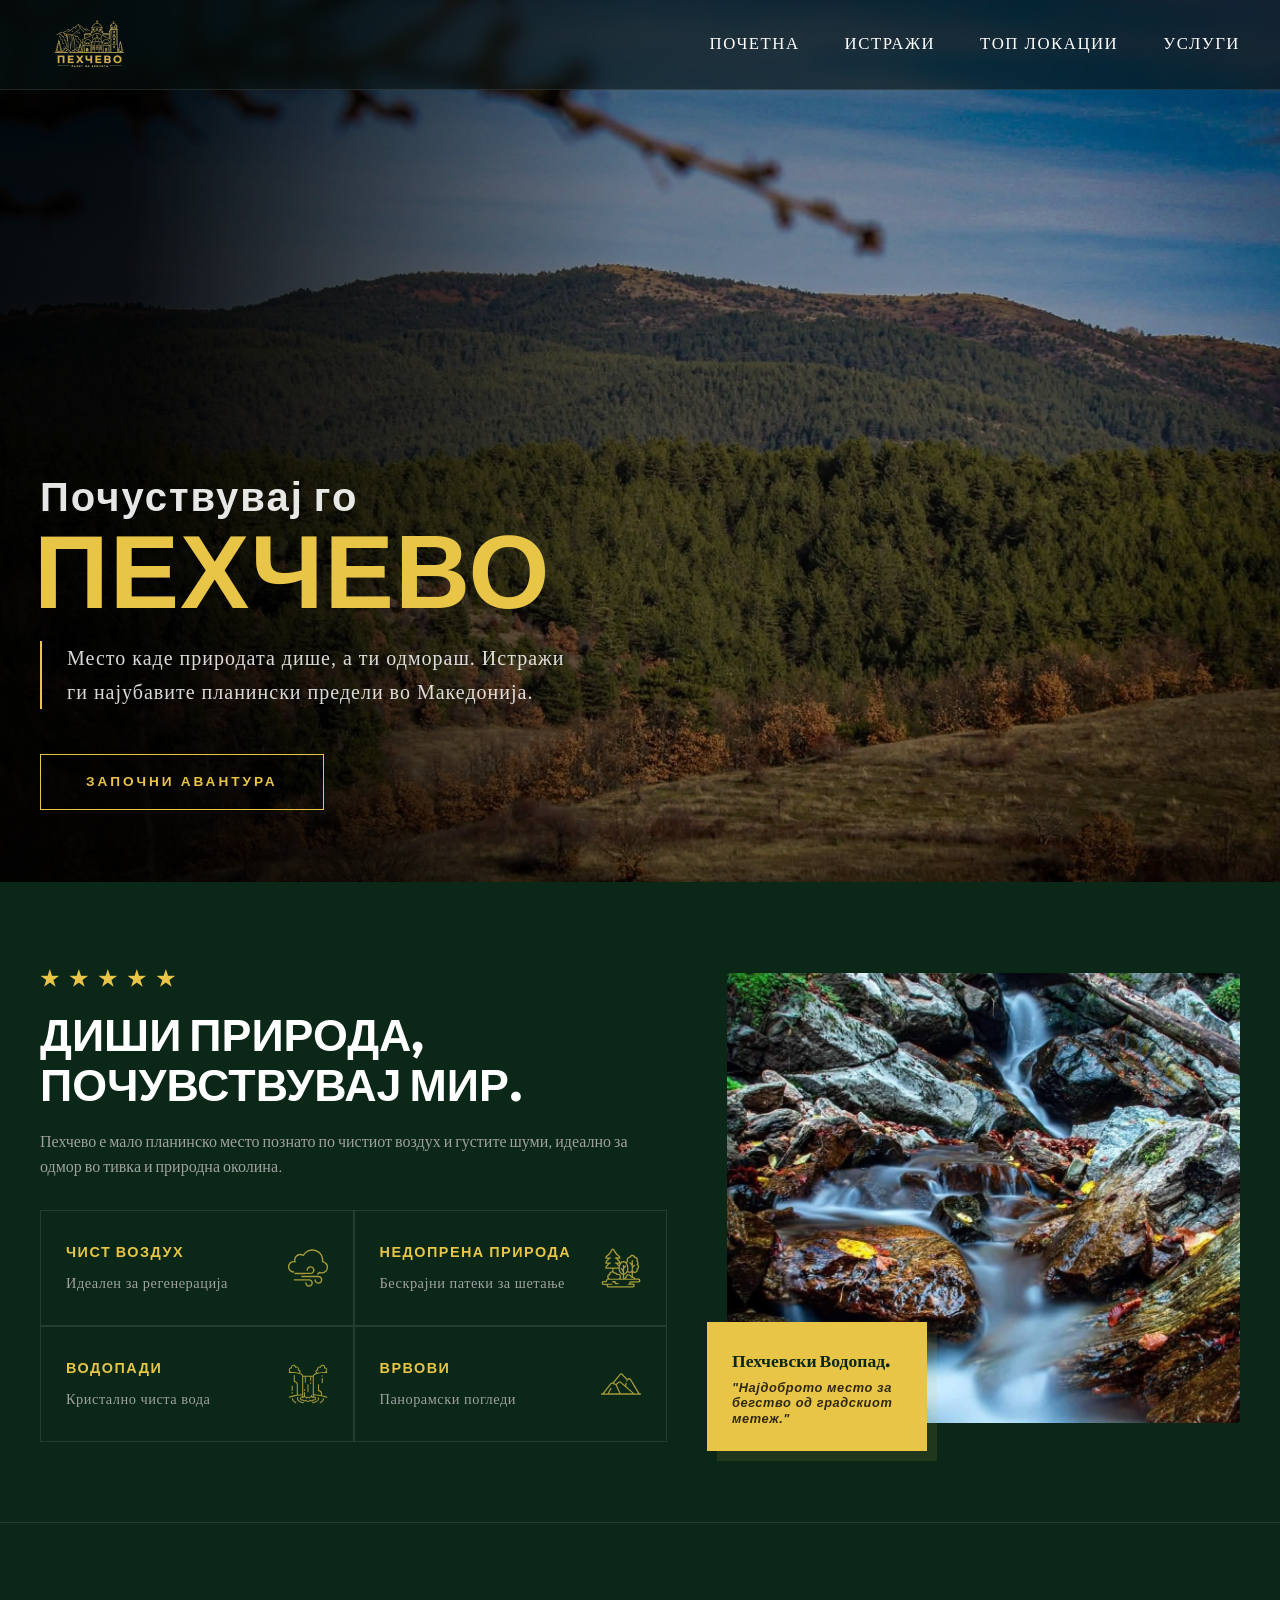
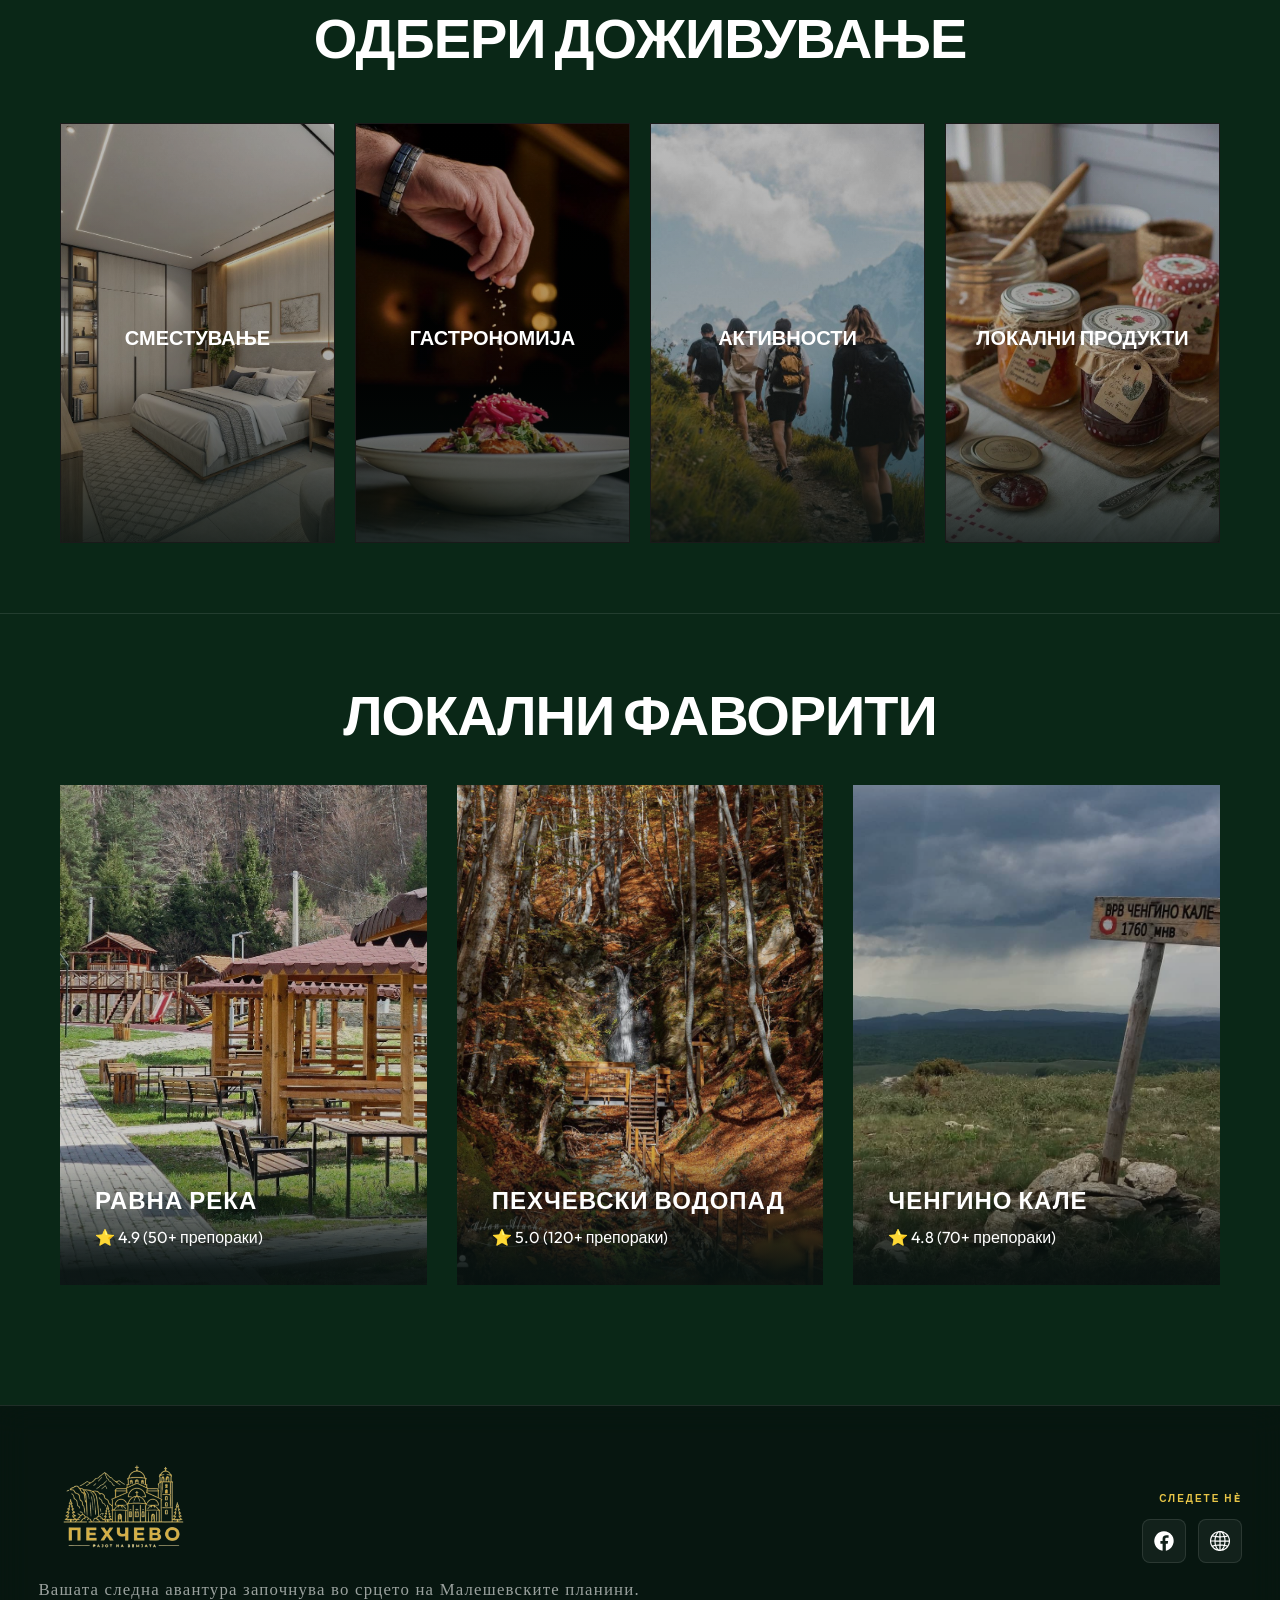
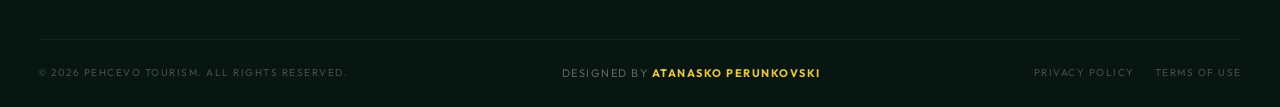
==== index.html @ 024b4c46 "halfway" ====
<!DOCTYPE html>
<html lang="mk">

<head>
    <meta charset="UTF-8">
    <meta name="viewport" content="width=device-width, initial-scale=1.0">
    <title>Explore Pehcevo | Планински Рај</title>

    <link rel="stylesheet" href="css/main.css">
    <link rel="icon" href="img/FP.jpg">


<link href="https://fonts.googleapis.com/css2?family=Cinzel:wght@400;700&family=Outfit:wght@300;400&display=swap" rel="stylesheet">
    <link href="https://fonts.googleapis.com/css2?family=Playfair+Display:ital,wght@1,700&family=Outfit:wght@400;600&display=swap" rel="stylesheet">
    <link href="https://fonts.googleapis.com/css2?family=Syne:wght@700;800&family=Bebas+Neue&family=Cormorant+Garamond:ital,wght@1,700&display=swap" rel="stylesheet">
    <link href="https://fonts.googleapis.com/css2?family=Poppins:wght@300;400;600;700&display=swap" rel="stylesheet">
    <link href="https://fonts.googleapis.com/css2?family=Outfit:wght@900&family=Cormorant+Garamond:ital,wght@1,500&display=swap" rel="stylesheet">
</head>

<body>

    <header class="header transparent-nav">
        <div class="container nav">
            <div class="logo">
                <img src="img/logofooter.png" alt="">
            </div>
            <nav>
                <ul>
                    <li><a href="#hero">Почетна</a></li>
                    <li><a href="#categories">Истражи</a></li>
                    <li><a href="#top-locations">Топ Локации</a></li>
                    <li><a href="services.html">Услуги</a></li>
                </ul>
            </nav>

                <div class="burger">
      <span></span>
      <span></span>
      <span></span>
    </div>
        </div>
    </header>

    <section class="hero" id="hero">
        <div class="container">
            <h1>Почуствувај го <span>Пехчево</span></h1>
            <p>Место каде природата дише, а ти одмораш. Истражи ги најубавите планински предели во Македонија.</p>
            <a href="#categories" class="btn">Започни авантура</a>
        </div>
    </section>

  <section class="about" id="about">
    <div class="container about-wrapper">

        <div class="about-content">
            <span class="subtitle">★★★★★</span>
            <h2 class="main-title"> диши природа, почувствувај мир.</h2>
            <p class="description">Пехчево е мало планинско место познато по чистиот воздух и густите шуми, идеално за одмор во тивка и природна околина.</p>

            <div class="features-grid">
                <div class="feature-item">
                    <div class="icon-wrapper">
                        <img src="img/cloud.svg" alt="Воздух">
                    </div>
                    <div class="text">
                        <h4>Чист Воздух</h4>
                        <p>Идеален за регенерација</p>
                    </div>
                </div>

                <div class="feature-item">
                    <div class="icon-wrapper">
                        <img src="img/landscape.svg" alt="Природа">
                    </div>
                    <div class="text">
                        <h4>Недопрена природа</h4>
                        <p>Бескрајни патеки за шетање</p>
                    </div>
                </div>

                <div class="feature-item">
                    <div class="icon-wrapper">
                        <img src="img/waterfall.svg" alt="Водопади">
                    </div>
                    <div class="text">
                        <h4>Водопади</h4>
                        <p>Кристално чиста вода</p>
                    </div>
                </div>

                <div class="feature-item">
                    <div class="icon-wrapper">
                        <img src="img/mountain.svg" alt="Врвови">
                    </div>
                    <div class="text">
                        <h4>Врвови</h4>
                        <p>Панорамски погледи</p>
                    </div>
                </div>
            </div>
        </div>

        <div class="about-visual">
            <div class="image-mask">
                <img src="img/vodopad2.jpeg" alt="Pehcevo Nature">
            </div>
            <div class="experience-card">
                <div class="user-meta">
                    <div class="avatar-placeholder"></div>
                    <div class="user-info">
                        <strong>Пехчевски Водопад.</strong>
                    </div>
                </div>
                <p>"Најдоброто место за бегство од градскиот метеж."</p>
            </div>
        </div>

    </div>
</section>



    <section class="categories" id="categories">
        <div class="container">
            <h2>Одбери доживување</h2>
            <div class="grid">
                <div class="card">
                    <img src="img/acomodation.jpg" alt="Stay">
                    <div class="card-content">
                        <h3>Сместување</h3>
                        <p>Од модерни хотели до автентични планински колиби.</p>
                        <a href="acomodation.html" class="btn-sm">Види ги сите</a>
                    </div>
                </div>
                <div class="card">
                    <img src="img/gastronomycard.jpg"
                        alt="Gastronomy">
                    <div class="card-content">
                        <h3>Гастрономија</h3>
                        <p>Домашно сирење, фурнаринки и малешевски тавче гравче.</p>
                        <a href="gastronomy.html" class="btn-sm">Види ги сите</a>
                    </div>
                </div>
                <div class="card">
                    <img src="img/activities.jpg"
                        alt="Activities">
                    <div class="card-content">
                        <h3>Активности</h3>
                        <p>Планинарење, велосипедизам и оф-роуд тури.</p>
                        <a href="activities.html" class="btn-sm">Види ги сите</a>
                    </div>
                </div>
                <div class="card">
                    <img src="img/local.jpg"
                        alt="Products">
                    <div class="card-content">
                        <h3>Локални Продукти</h3>
                        <p>Шумски плодови, мед и природни чаеви од планината.</p>
                        <a href="localorigin.html" class="btn-sm">Види ги сите</a>
                    </div>
                </div>

            </div>
          <div class="slider-dots">
    <div class="dot active"></div>
    <div class="dot"></div>
    <div class="dot"></div>
    <div class="dot"></div>
  </div>
    </div>
        </div>
    </section>

    <section class="top-locations" id="top-locations">
        <div class="container">
            <h2>Локални фаворити</h2>
            <div class="locations-grid">
                <div class="loc-item">
                    <img src="img/ravnareka3.jpg"
                        alt="Location 1">
                    <div class="loc-info">
                        <h4>Равна Река</h4>
                        <span>⭐ 4.9 (50+ препораки)</span>
                    </div>
                </div>
                <div class="loc-item">
                    <img src="img/vodopadi3.jpg"
                        alt="Location 2">
                    <div class="loc-info">
                        <h4>Пехчевски Водопад</h4>
                        <span>⭐ 5.0 (120+ препораки)</span>
                    </div>
                </div>
                <div class="loc-item">
                    <img src="img/cenginokale.jpg"
                        alt="Location 3">
                    <div class="loc-info">
                        <h4>Ченгино Кале</h4>
                        <span>⭐ 4.8 (70+ препораки)</span>
                    </div>
                </div>
            </div>
        </div>
    </section>

<footer class="main-footer">
    <div class="footer-glass-wrap">
        <div class="container-fluid">
            <div class="footer-content-row">
                
                <div class="footer-brand-wrap">
                    <a href="#" class="footer-logo"> 
                        <img src="img/logofooter.png" alt="Pehcevo Logo">
                    </a>
                    <p class="brand-tagline-low">Вашата следна авантура започнува во срцето на Малешевските планини.</p>
                </div>

                <div class="footer-social-wrap">
                    <span class="social-label">Следете нè</span>
                    <div class="social-icons">
                        <a href="#" class="social-btn">
                            <img src="img/facebook.svg" alt="Facebook">
                        </a>
                        <a href="#" class="social-btn">
                            <img src="img/world-wide-web.svg" alt="Website">
                        </a>
                    </div>
                </div>
            </div>

            <div class="footer-bottom">
                <p class="copyright">&copy; 2026 PEHCEVO TOURISM. ALL RIGHTS RESERVED.</p>
                
                <a href="#" target="_blank" class="designer-link-class">
                    DESIGNED BY <span>ATANASKO PERUNKOVSKI</span>
                </a>

                <div class="legal-links">
                    <a href="#">Privacy Policy</a>
                    <a href="#">Terms of Use</a>
                </div>
            </div>
        </div>
    </div>
</footer>

</body>

</html>
---- css/main.css ----
@charset "UTF-8";
@import url("https://fonts.googleapis.com/css2?family=Outfit:wght@300;500;700;900&family=Playfair+Display:ital,wght@1,700&display=swap");
.activities .hero-page {
  position: relative !important;
  background-image: linear-gradient(rgba(0, 0, 0, 0.65), rgba(0, 0, 0, 0.65)), url("../img/activitieshero.jpg") !important;
  background-size: cover !important;
  background-position: center !important;
  height: 500px !important;
  display: flex !important;
  flex-direction: column !important;
  align-items: center !important;
  justify-content: center !important;
  text-align: center !important;
  color: #fff !important;
}

.hero-page h1 {
  font-size: 75px;
  text-transform: uppercase;
  margin: 0;
  font-weight: 900;
  letter-spacing: -2px;
  line-height: 1;
  color: #ffffff;
}

.hero-page p {
  font-size: 20px;
  color: #cccccc;
  margin-top: 15px;
  max-width: 800px;
}

* {
  margin: 0;
  padding: 0;
  box-sizing: border-box;
}

body {
  font-family: "Outfit", sans-serif;
  background-color: #0a2717;
  color: #ffffff;
  line-height: 1.6;
  overflow-x: hidden;
}

.container {
  max-width: 1400px;
  margin: 0 auto;
  padding: 0 40px;
}

.header {
  position: fixed;
  top: 0;
  left: 0;
  width: 100%;
  z-index: 1000;
  height: 90px;
  display: flex;
  align-items: center;
  border-bottom: 1px solid rgba(255, 255, 255, 0.1);
  background: rgba(8, 18, 16, 0.6);
  backdrop-filter: blur(8px);
}
.header .nav {
  display: flex;
  justify-content: space-between;
  align-items: center;
  width: 100%;
  max-width: 1400px;
  margin: 0 auto;
  padding: 0 40px;
}
.header .nav .logo {
  display: flex;
  align-items: center;
}
.header .nav .logo img {
  max-height: 65px;
  width: auto;
  display: block;
  -o-object-fit: contain;
     object-fit: contain;
}
.header .nav nav {
  margin-left: auto;
}
.header .nav ul {
  display: flex;
  list-style: none;
  gap: 45px;
  margin: 0;
  padding: 0;
}
.header .nav ul a {
  text-decoration: none;
  font-family: "Times New Roman", Times, serif;
  color: #ffffff;
  font-size: 1.05rem;
  font-weight: 500;
  letter-spacing: 1.5px;
  text-transform: uppercase;
  transition: 0.3s ease;
}
.header .nav ul a:hover {
  color: #e8c547;
}

@media (max-width: 768px) {
  .header {
    height: 70px;
  }
  .header .nav {
    padding: 0 20px;
  }
  .header .nav .logo img {
    max-height: 45px;
  }
}
.hero {
  height: 98vh;
  display: flex;
  align-items: flex-end;
  position: relative;
  padding-bottom: 8vh;
  background: linear-gradient(to right, rgba(0, 0, 0, 0.9) 10%, rgba(0, 0, 0, 0.3) 50%, rgba(0, 0, 0, 0.1) 100%), url("/img/IMG_6024.jpeg") top/cover no-repeat;
}
.hero::before {
  content: "";
  position: absolute;
  top: 0;
  left: 0;
  width: 100%;
  height: 100%;
  background: rgba(0, 0, 0, 0.2);
  z-index: 0;
}
.hero .container {
  position: relative;
  z-index: 1;
  width: 100%;
  max-width: 1400px;
  margin: 0 auto;
  padding: 0 40px;
  text-align: left;
}
.hero .container h1 {
  font-family: "Outfit", sans-serif;
  font-size: clamp(1.8rem, 4vw, 2.5rem);
  font-weight: 700;
  letter-spacing: 2px;
  text-transform: none;
  color: rgba(255, 255, 255, 0.9);
  line-height: 1.1;
  margin-bottom: 25px;
  padding-left: 0;
}
.hero .container h1 span {
  display: block;
  font-family: "Outfit", sans-serif;
  font-size: clamp(3rem, 9vw, 6.5rem);
  font-weight: 900;
  color: #e8c547;
  letter-spacing: 1px;
  text-transform: uppercase;
  margin-top: 5px;
  line-height: 0.9;
  margin-left: -6px;
}
.hero .container p {
  max-width: 550px;
  font-family: "Times New Roman", Times, serif;
  margin-bottom: 45px;
  font-size: 1.25rem;
  color: rgba(255, 255, 255, 0.85);
  line-height: 1.7;
  font-weight: 500;
  letter-spacing: 1px;
  border-left: 2px solid #e8c547;
  padding-left: 25px;
  margin-left: 0;
}
.hero .container .btn {
  display: inline-block;
  padding: 16px 45px;
  background: transparent;
  color: #e8c547 !important;
  font-family: "Outfit", sans-serif;
  border: 1px solid #e8c547;
  text-decoration: none !important;
  font-weight: 700;
  text-transform: uppercase;
  letter-spacing: 3px;
  font-size: 0.85rem;
  transition: all 0.4s cubic-bezier(0.165, 0.84, 0.44, 1);
}
.hero .container .btn:hover {
  background: #e8c547;
  color: #a0a0a0 !important;
  transform: translateY(-5px);
  box-shadow: 0 15px 30px rgba(232, 197, 71, 0.3);
}

@media (max-width: 768px) {
  .hero .container {
    padding: 0 25px;
  }
  .hero .container h1 span {
    margin-left: -3px;
    font-size: clamp(3rem, 12vw, 5rem);
  }
}
.hero .container {
  animation: fadeInUp 1.2s ease-out;
}

@keyframes fadeInUp {
  from {
    opacity: 0;
    transform: translateY(30px);
  }
  to {
    opacity: 1;
    transform: translateY(0);
  }
}
.about {
  padding: 80px 0;
  border-bottom: 1px solid rgba(255, 255, 255, 0.1);
  background-color: #0a2717;
}
.about .about-wrapper {
  display: grid;
  grid-template-columns: 1.1fr 0.9fr;
  gap: 60px;
  align-items: center;
}
@media (max-width: 992px) {
  .about .about-wrapper {
    grid-template-columns: 1fr;
    gap: 40px;
  }
}
.about .subtitle {
  color: #e8c547;
  letter-spacing: 10px;
  font-weight: 700;
  font-size: 1.3rem;
  display: block;
  margin-bottom: 15px;
}
.about .main-title {
  font-size: 2.8rem;
  font-weight: 900;
  line-height: 1.1;
  margin-bottom: 20px;
  text-transform: uppercase;
  color: #ffffff;
}
.about .description {
  color: #a0a0a0;
  font-family: "Outfit", Times, serif;
  font-weight: 300;
  margin-bottom: 30px;
  font-size: 1rem;
  line-height: 1.6;
}
.about .features-grid {
  display: grid;
  grid-template-columns: 1fr 1fr;
}
.about .features-grid .feature-item {
  padding: 30px 25px;
  border: 1.5px solid rgba(255, 255, 255, 0.1);
  transition: 0.4s cubic-bezier(0.4, 0, 0.2, 1);
  position: relative;
  overflow: hidden;
}
.about .features-grid .feature-item .icon-wrapper {
  position: absolute;
  right: 25px;
  top: 50%;
  transform: translateY(-50%);
  width: 40px;
  height: 40px;
  transition: all 0.4s cubic-bezier(0.175, 0.885, 0.32, 1.275);
  opacity: 0.7;
}
.about .features-grid .feature-item .icon-wrapper img {
  width: 100%;
  height: 100%;
  -o-object-fit: contain;
     object-fit: contain;
  /* Филтер за златна боја на црно SVG */
  filter: invert(82%) sepia(53%) saturate(542%) hue-rotate(354deg) brightness(95%) contrast(92%);
}
.about .features-grid .feature-item .text {
  padding-right: 50px;
}
.about .features-grid .feature-item .text h4 {
  color: #e8c547;
  margin-bottom: 8px;
  letter-spacing: 1.5px;
  text-transform: uppercase;
  font-size: 0.9rem;
}
.about .features-grid .feature-item .text p {
  font-size: 0.9rem;
  font-family: "Times New Roman", Times, serif;
  font-weight: 500;
  letter-spacing: 0.5px;
  color: #a0a0a0;
  margin: 0;
}
.about .features-grid .feature-item:hover {
  background: rgba(232, 197, 71, 0.05);
  border-color: #e8c547;
}
.about .features-grid .feature-item:hover .icon-wrapper {
  transform: translateY(-50%) scale(1.25);
  opacity: 1;
}
.about .about-visual {
  position: relative;
}
.about .about-visual .image-mask img {
  width: 100%;
  height: 450px;
  -o-object-fit: cover;
     object-fit: cover;
  transition: 0.8s ease;
  border-radius: 4px;
}
.about .about-visual .image-mask img:hover {
  transform: scale(1.02);
}
.about .about-visual .experience-card {
  position: absolute;
  bottom: -20px;
  left: -20px;
  background: #e8c547;
  color: #0a2717;
  padding: 25px;
  max-width: 220px;
  box-shadow: 10px 10px 0 rgba(232, 197, 71, 0.1);
  z-index: 10;
}
.about .about-visual .experience-card .user-info strong {
  font-weight: 900;
  font-family: "Outfit";
  font-size: 1.1rem;
  color: #0a2717;
  display: block;
}
.about .about-visual .experience-card p {
  font-weight: 600;
  font-family: Arial, Helvetica, sans-serif;
  font-style: italic;
  letter-spacing: 0.6px;
  font-size: 0.8rem;
  line-height: 1.2;
  margin-top: 5px;
  color: rgba(0, 0, 0, 0.8);
}

@media (max-width: 992px) {
  .about .about-wrapper {
    grid-template-columns: 1fr;
    gap: 40px;
  }
  .about .about-visual .image-mask img {
    height: 350px;
  }
}
.categories {
  padding: 70px 0;
  background-color: #0a2717;
  overflow: hidden;
}
.categories h2 {
  font-family: "Outfit", sans-serif;
  font-size: clamp(2.5rem, 5vw, 3.5rem);
  text-align: center;
  margin-bottom: 40px;
  text-transform: uppercase;
  font-weight: 900;
  color: #ffffff;
  letter-spacing: -1px;
}
.categories h2 span {
  display: block;
  font-family: "Cormorant Garamond", serif;
  font-style: italic;
  color: #e8c547;
  font-size: 1.2rem;
  text-transform: none;
  letter-spacing: 2px;
  margin-top: 5px;
}
.categories .grid {
  display: grid;
  grid-template-columns: repeat(4, 1fr);
  gap: 20px;
  padding: 0 20px;
}
.categories .card {
  height: 420px;
  background: #000;
  position: relative;
  overflow: hidden;
  border: 1px solid rgba(255, 255, 255, 0.1);
  transition: all 0.5s ease;
}
.categories .card::after {
  content: "";
  position: absolute;
  top: 0;
  left: 0;
  width: 100%;
  height: 100%;
  background: linear-gradient(to top, rgba(8, 18, 16, 0.8) 0%, rgba(8, 18, 16, 0.1) 40%, transparent 100%);
  z-index: 1;
  transition: all 0.5s ease;
}
.categories .card img {
  width: 100%;
  height: 100%;
  -o-object-fit: cover;
     object-fit: cover;
  opacity: 0.75;
  transition: 0.8s cubic-bezier(0.2, 1, 0.2, 1);
}
.categories .card .card-content {
  position: absolute;
  bottom: 0;
  left: 0;
  width: 100%;
  padding: 40px 30px;
  z-index: 2;
  text-align: center;
  display: flex;
  flex-direction: column;
  align-items: center;
}
.categories .card .card-content h3 {
  font-family: "Outfit", sans-serif;
  font-size: 1.25rem;
  text-transform: uppercase;
  font-weight: 900;
  margin-bottom: 15px;
  color: #ffffff;
  transform: translateY(10px);
  transition: 0.4s ease;
}
.categories .card .card-content p {
  font-family: "Times New Roman", Times, serif;
  font-size: 0.95rem;
  color: rgba(255, 255, 255, 0.85);
  letter-spacing: 1px;
  line-height: 1.5;
  opacity: 0;
  transform: translateY(20px);
  transition: 0.4s ease;
  margin-bottom: 30px;
}
.categories .card .card-content .btn-outline {
  display: inline-block;
  padding: 12px 25px;
  border: 1px solid #e8c547;
  color: #e8c547;
  text-decoration: none;
  font-size: 0.7rem;
  font-weight: 800;
  text-transform: uppercase;
  letter-spacing: 2px;
  opacity: 0;
  transform: translateY(20px);
  transition: 0.4s ease;
}
.categories .card:hover {
  border-color: #e8c547;
}
.categories .card:hover::after {
  background: linear-gradient(to top, rgba(8, 18, 16, 0.95) 0%, rgba(8, 18, 16, 0.5) 70%, transparent 100%);
}
.categories .card:hover img {
  opacity: 0.9;
  transform: scale(1.1);
}
.categories .card:hover .card-content h3 {
  transform: translateY(0);
  color: #e8c547;
}
.categories .card:hover .card-content p, .categories .card:hover .card-content .btn-outline {
  opacity: 1;
  transform: translateY(0);
}
.categories .card:hover .card-content .btn-outline {
  background: #e8c547;
  color: #0a2717;
}
.categories .slider-dots {
  display: none;
}
@media (max-width: 768px) {
  .categories .grid {
    display: flex;
    grid-template-columns: none;
    overflow-x: auto;
    scroll-snap-type: x mandatory;
    gap: 15px;
    scrollbar-width: none;
  }
  .categories .grid::-webkit-scrollbar {
    display: none;
  }
  .categories .card {
    min-width: 90%;
    scroll-snap-align: center;
    height: 420px;
  }
}

.top-locations {
  padding: 70px 0;
  border-top: 1px solid rgba(255, 255, 255, 0.1);
  background-color: #0a2717;
}
.top-locations .container {
  max-width: 1200px;
  margin: 0 auto;
  padding: 0 20px;
}
.top-locations .container h2 {
  font-family: "Outfit", sans-serif;
  font-size: clamp(2.5rem, 5vw, 3.5rem);
  font-weight: 900;
  padding-bottom: 40px;
  text-transform: uppercase;
  color: #ffffff;
  letter-spacing: -1px;
  line-height: 1.1;
  text-align: center;
}
.top-locations .container .section-title {
  text-align: center;
  margin-bottom: 40px;
}
.top-locations .container .section-title span {
  color: #e8c547;
  display: block;
  font-family: "Cormorant Garamond", serif;
  font-style: italic;
  font-size: 1.6rem;
  letter-spacing: 2px;
  text-transform: none;
  margin-bottom: 5px;
  font-weight: 400;
}
.top-locations .locations-grid {
  display: grid;
  grid-template-columns: repeat(3, 1fr);
  gap: 30px;
  width: 100%;
}
.top-locations .loc-item {
  position: relative;
  height: 500px;
  background: #0c1a17;
  overflow: hidden;
  transition: transform 0.4s ease;
}
.top-locations .loc-item img {
  width: 100%;
  height: 100%;
  -o-object-fit: cover;
     object-fit: cover;
  transition: 0.8s cubic-bezier(0.2, 1, 0.2, 1);
  opacity: 0.9;
}
.top-locations .loc-item .loc-info {
  position: absolute;
  bottom: 0;
  left: 0;
  width: 100%;
  padding: 35px;
  background: linear-gradient(to top, rgba(8, 18, 16, 0.95) 10%, transparent 100%);
  z-index: 2;
}
.top-locations .loc-item .loc-info h4 {
  font-family: "Outfit", sans-serif;
  font-size: 1.5rem;
  font-weight: 600;
  text-transform: uppercase;
  margin-bottom: 5px;
  color: #ffffff;
  letter-spacing: 1px;
}
.top-locations .loc-item .loc-info .loc-tag {
  color: #e8c547;
  font-size: 0.7rem;
  font-weight: 700;
  text-transform: uppercase;
  letter-spacing: 2px;
}
.top-locations .loc-item .loc-info .loc-desc {
  font-size: 0.85rem;
  color: rgba(255, 255, 255, 0.7);
  margin-top: 12px;
  line-height: 1.5;
  opacity: 0;
  transform: translateY(15px);
  transition: 0.4s ease-out;
}
.top-locations .loc-item:hover img {
  transform: scale(1.1);
}
.top-locations .loc-item:hover .loc-desc {
  opacity: 1;
  transform: translateY(0);
}
.top-locations .loc-item:hover h4 {
  color: #e8c547;
}
.top-locations {
  /* --- MOBILE OPTIMIZATION --- */
}
@media (max-width: 992px) {
  .top-locations .locations-grid {
    grid-template-columns: repeat(2, 1fr);
    gap: 20px;
  }
  .top-locations .loc-item {
    height: 450px;
  }
}
@media (max-width: 768px) {
  .top-locations {
    padding: 50px 0;
  }
  .top-locations .container h2 {
    font-size: 2.2rem;
    padding-bottom: 30px;
  }
  .top-locations .locations-grid {
    grid-template-columns: 1fr;
    justify-items: center;
    gap: 30px;
  }
  .top-locations .loc-item {
    width: 85%;
    max-width: 320px;
    height: 400px;
    border: 1px solid rgba(255, 255, 255, 0.1);
  }
  .top-locations .loc-item .loc-info {
    padding: 25px;
  }
  .top-locations .loc-item .loc-info h4 {
    font-size: 1.3rem;
  }
  .top-locations .loc-item .loc-info .loc-desc {
    opacity: 0.9;
    transform: translateY(0);
    font-size: 0.8rem;
  }
}

@media (max-width: 1024px) {
  .top-locations .locations-grid {
    grid-template-columns: repeat(2, 1fr);
    gap: 20px;
  }
  .top-locations .loc-item {
    height: 400px;
  }
}
@media (max-width: 768px) {
  .top-locations {
    padding: 50px 0;
  }
  .top-locations .container h2 {
    font-size: 2.2rem;
    padding-bottom: 20px;
  }
  .top-locations .locations-grid {
    grid-template-columns: 1fr;
    gap: 25px;
    padding: 0 10px;
  }
  .top-locations .loc-item {
    height: 380px;
  }
  .top-locations .loc-item .loc-info {
    padding: 25px;
  }
  .top-locations .loc-item .loc-desc {
    opacity: 1;
    transform: translateY(0);
    font-size: 0.8rem;
  }
}
.main-footer {
  width: 100%;
  background: transparent;
  padding-top: 50px;
}
.main-footer .footer-glass-wrap {
  background: rgba(5, 13, 12, 0.6);
  backdrop-filter: blur(15px);
  -webkit-backdrop-filter: blur(15px);
  border-top: 1px solid rgba(255, 255, 255, 0.1);
  padding: 45px 0 25px;
}
.main-footer .container-fluid {
  max-width: 94%;
  margin: 0 auto;
}
.main-footer .footer-content-row {
  display: flex;
  justify-content: space-between;
  align-items: center;
  margin-bottom: 35px;
}
@media (max-width: 768px) {
  .main-footer .footer-content-row {
    flex-direction: column;
    text-align: center;
    gap: 35px;
  }
}
.main-footer .footer-brand-wrap {
  flex: 3;
}
.main-footer .footer-brand-wrap .footer-logo {
  display: block;
  margin-bottom: 12px;
}
.main-footer .footer-brand-wrap .footer-logo img {
  width: 170px;
  height: auto;
  display: block;
}
@media (max-width: 768px) {
  .main-footer .footer-brand-wrap .footer-logo img {
    margin: 0 auto;
  }
}
.main-footer .footer-brand-wrap .brand-tagline-low {
  font-family: "Times New Roman", Times, serif;
  color: rgba(255, 255, 255, 0.6);
  font-size: 1.05rem;
  letter-spacing: 1.2px;
  white-space: nowrap;
  max-width: none;
}
@media (max-width: 1024px) {
  .main-footer .footer-brand-wrap .brand-tagline-low {
    white-space: normal;
  }
}
.main-footer .footer-social-wrap {
  flex: 1;
  display: flex;
  flex-direction: column;
  align-items: flex-end;
  gap: 12px;
}
@media (max-width: 768px) {
  .main-footer .footer-social-wrap {
    align-items: center;
  }
}
.main-footer .footer-social-wrap .social-label {
  font-size: 10px;
  text-transform: uppercase;
  letter-spacing: 2px;
  color: #e8c547;
  font-weight: 700;
}
.main-footer .footer-social-wrap .social-icons {
  display: flex;
  gap: 12px;
}
.main-footer .footer-social-wrap .social-icons .social-btn {
  width: 44px;
  height: 44px;
  background: rgba(255, 255, 255, 0.05);
  border: 1px solid rgba(255, 255, 255, 0.1);
  border-radius: 8px;
  display: flex;
  align-items: center;
  justify-content: center;
  transition: 0.4s cubic-bezier(0.165, 0.84, 0.44, 1);
}
.main-footer .footer-social-wrap .social-icons .social-btn img {
  width: 20px;
  height: 20px;
  filter: invert(1);
  transition: 0.3s;
}
.main-footer .footer-social-wrap .social-icons .social-btn:hover {
  background: #e8c547;
  transform: translateY(-5px);
  border-color: #e8c547;
  box-shadow: 0 8px 20px rgba(232, 197, 71, 0.25);
}
.main-footer .footer-social-wrap .social-icons .social-btn:hover img {
  filter: invert(0);
}
.main-footer .footer-bottom {
  display: flex;
  justify-content: space-between;
  align-items: center;
  padding-top: 25px;
  border-top: 1px solid rgba(255, 255, 255, 0.05);
}
@media (max-width: 992px) {
  .main-footer .footer-bottom {
    flex-direction: column;
    gap: 20px;
  }
}
.main-footer .footer-bottom .copyright, .main-footer .footer-bottom .legal-links a {
  font-size: 10px;
  color: rgba(255, 255, 255, 0.25);
  text-transform: uppercase;
  letter-spacing: 1.5px;
  text-decoration: none;
}
.main-footer .footer-bottom .legal-links {
  display: flex;
  gap: 20px;
}
.main-footer .footer-bottom .legal-links a:hover {
  color: #ffffff;
}
.main-footer .footer-bottom .designer-link-class {
  font-size: 11px;
  color: rgba(255, 255, 255, 0.35);
  text-decoration: none;
  letter-spacing: 1.5px;
}
.main-footer .footer-bottom .designer-link-class span {
  color: #e8c547;
  font-weight: 700;
}
.main-footer .footer-bottom .designer-link-class:hover {
  color: #ffffff;
}

.btn-sm {
  display: inline-block;
  padding: 12px 28px;
  background: transparent;
  color: #e8c547;
  border: 1px solid #e8c547;
  text-decoration: none;
  font-family: "Outfit", sans-serif;
  font-size: 0.7rem;
  font-weight: 800;
  text-transform: uppercase;
  letter-spacing: 2px;
  transition: all 0.4s cubic-bezier(0.25, 0.46, 0.45, 0.94);
  position: relative;
  overflow: hidden;
  z-index: 1;
}
.btn-sm:hover {
  color: #0a2717;
  background-color: #e8c547;
  transform: translateY(-3px);
  box-shadow: 0 10px 20px rgba(232, 197, 71, 0.2);
}
.btn-sm:active {
  transform: translateY(-1px);
}

.card .btn-sm {
  opacity: 0;
  transform: translateY(15px);
  transition: 0.5s all ease;
}
.card:hover .btn-sm {
  opacity: 1;
  transform: translateY(0);
}

.hero-page {
  position: relative;
  height: 65vh;
  min-height: 500px;
  display: flex;
  align-items: center;
  justify-content: center;
  text-align: center;
  background: linear-gradient(rgba(0, 0, 0, 0.55), rgba(8, 18, 16, 0.85)), url("https://travel2macedonia.com.mk/img/content/macedonian-food-traditional-table.jpg") center/cover no-repeat;
  padding-top: 100px;
  margin-bottom: 0;
  color: #ffffff;
}
.hero-page .container {
  position: relative;
  z-index: 2;
}
.hero-page .container h1 {
  font-family: "Outfit", sans-serif;
  font-size: clamp(3.5rem, 8vw, 5.5rem);
  font-weight: 900;
  text-transform: uppercase;
  line-height: 1;
  letter-spacing: -2px;
  margin-bottom: 20px;
  text-shadow: 0 10px 30px rgba(0, 0, 0, 0.7);
}
.hero-page .container h1 span {
  color: #e8c547;
  display: block;
  font-size: 0.4em;
  letter-spacing: 8px;
  margin-top: 10px;
}
.hero-page .container p {
  font-family: "Outfit", sans-serif;
  font-size: 1.4rem;
  color: rgba(255, 255, 255, 0.95);
  max-width: 800px;
  margin: 0 auto;
  font-weight: 400;
  text-shadow: 0 2px 15px rgb(0, 0, 0);
}

.categories-section {
  background-color: #081210;
  padding-top: 150px;
  padding-bottom: 100px;
  position: relative;
}
.categories-section .container {
  max-width: 1200px;
  margin: 0 auto;
}

.activity-grid {
  display: grid;
  grid-template-columns: repeat(3, 1fr);
  gap: 40px;
}

.activity-card {
  background: #0c1a17;
  border: 1px solid rgba(232, 197, 71, 0.2);
  display: flex;
  flex-direction: column;
  height: 580px;
  transition: all 0.5s cubic-bezier(0.165, 0.84, 0.44, 1);
}
.activity-card .activity-image {
  width: 100%;
  height: 300px;
  overflow: hidden;
}
.activity-card .activity-image img {
  width: 100%;
  height: 100%;
  -o-object-fit: cover;
     object-fit: cover;
  transition: 0.6s ease;
}
.activity-card .card-content {
  padding: 35px;
  flex-grow: 1;
  display: flex;
  flex-direction: column;
  justify-content: space-between;
}
.activity-card .card-content h3 {
  font-family: "Outfit", sans-serif;
  font-size: 1.4rem;
  font-weight: 900;
  color: #ffffff;
  text-transform: uppercase;
  margin-bottom: 10px;
}
.activity-card .card-content p {
  font-size: 0.95rem;
  color: rgba(255, 255, 255, 0.7);
  line-height: 1.6;
  display: -webkit-box;
  -webkit-box-orient: vertical;
  overflow: hidden;
}
.activity-card .card-content .card-location {
  display: flex;
  align-items: center;
  gap: 10px;
  margin-top: 20px;
}
.activity-card .card-content .card-location .address-text {
  font-size: 0.85rem;
  color: #e8c547;
  font-weight: 500;
}
.activity-card .card-content .btn-sm {
  margin-top: 25px;
  display: inline-block;
  align-self: flex-start;
  padding: 12px 28px;
  border: 1px solid #e8c547;
  color: #e8c547;
  text-transform: uppercase;
  font-weight: 800;
  font-size: 0.75rem;
  letter-spacing: 2px;
  text-decoration: none;
  transition: 0.3s;
}
.activity-card .card-content .btn-sm:hover {
  background: #e8c547;
  color: #081210;
}
.activity-card:hover {
  transform: translateY(-12px);
  border-color: #e8c547;
  box-shadow: 0 25px 50px rgba(0, 0, 0, 0.5);
}
.activity-card:hover img {
  transform: scale(1.1);
}

@media (max-width: 1100px) {
  .activity-grid {
    grid-template-columns: repeat(2, 1fr);
  }
}
@media (max-width: 768px) {
  .activity-grid {
    grid-template-columns: 1fr;
  }
  .hero-page {
    height: 50vh;
  }
  .categories-section {
    padding-top: 80px;
  }
}
.modal-overlay {
  position: fixed;
  top: 0;
  left: 0;
  width: 100%;
  height: 100%;
  background: rgba(8, 18, 16, 0.95);
  display: none;
  align-items: center;
  justify-content: center;
  z-index: 9999;
  backdrop-filter: blur(8px);
  padding: 20px;
}
.modal-overlay.active {
  display: flex;
}
.modal-overlay .modal-container {
  background: #0c1a17;
  width: 100%;
  max-width: 1000px;
  border: 1px solid rgba(255, 255, 255, 0.1);
  position: relative;
  animation: fadeIn 0.4s ease;
}
.modal-overlay .close-modal {
  position: absolute;
  top: -40px;
  right: 0;
  background: none;
  border: none;
  color: #ffffff;
  font-size: 2.5rem;
  cursor: pointer;
}
.modal-overlay .close-modal:hover {
  color: #e8c547;
}
.modal-overlay .modal-content {
  display: grid;
  grid-template-columns: 1fr 1fr;
}
@media (max-width: 768px) {
  .modal-overlay .modal-content {
    grid-template-columns: 1fr;
  }
}
.modal-overlay .modal-gallery {
  padding: 20px;
}
.modal-overlay .modal-gallery .main-img-wrap {
  height: 350px;
  overflow: hidden;
  border: 1px solid rgba(255, 255, 255, 0.1);
}
.modal-overlay .modal-gallery .main-img-wrap img {
  width: 100%;
  height: 100%;
  -o-object-fit: cover;
     object-fit: cover;
}
.modal-overlay .modal-gallery .thumbnail-grid {
  display: grid;
  grid-template-columns: repeat(3, 1fr);
  gap: 10px;
  margin-top: 10px;
}
.modal-overlay .modal-gallery .thumbnail-grid .thumb {
  height: 80px;
  width: 100%;
  -o-object-fit: cover;
     object-fit: cover;
  cursor: pointer;
  border: 1px solid transparent;
}
.modal-overlay .modal-gallery .thumbnail-grid .thumb:hover {
  border-color: #e8c547;
}
.modal-overlay .modal-details {
  padding: 40px;
  background: #0a1412;
  display: flex;
  flex-direction: column;
}
.modal-overlay .modal-details h2 {
  font-size: 2rem;
  color: #ffffff;
  text-transform: uppercase;
  margin-bottom: 30px;
}
.modal-overlay .modal-details h2 span {
  color: #e8c547;
  display: block;
  font-size: 0.8rem;
  letter-spacing: 3px;
}
.modal-overlay .modal-details .info-grid {
  display: grid;
  grid-template-columns: 1fr 1fr;
  gap: 20px;
  margin-bottom: 40px;
}
.modal-overlay .modal-details .info-grid .info-item {
  font-size: 0.85rem;
  color: rgba(255, 255, 255, 0.6);
}
.modal-overlay .modal-details .info-grid .info-item i {
  color: #e8c547;
  margin-right: 10px;
}
.modal-overlay .modal-details .info-grid .info-item strong {
  color: #ffffff;
  display: block;
  margin-bottom: 2px;
}
.modal-overlay .modal-details .contact-box {
  background: rgba(232, 197, 71, 0.05);
  padding: 20px;
  border-left: 2px solid #e8c547;
  margin-bottom: 30px;
}
.modal-overlay .modal-details .contact-box h5 {
  color: #ffffff;
  font-size: 0.7rem;
  text-transform: uppercase;
  margin-bottom: 10px;
  letter-spacing: 1px;
}
.modal-overlay .modal-details .contact-box .contact-link {
  display: block;
  color: #e8c547;
  text-decoration: none;
  font-size: 1rem;
  margin-bottom: 5px;
  font-weight: 700;
}
.modal-overlay .modal-details .contact-box .contact-link i {
  font-size: 0.8rem;
  margin-right: 8px;
}
.modal-overlay .modal-details .btn-book {
  margin-top: auto;
  background: #e8c547;
  color: #0a2717;
  text-align: center;
  padding: 15px;
  text-decoration: none;
  font-weight: 800;
  text-transform: uppercase;
  letter-spacing: 2px;
  transition: 0.3s;
}
.modal-overlay .modal-details .btn-book:hover {
  background: #ffffff;
}

@keyframes fadeIn {
  from {
    opacity: 0;
    transform: translateY(20px);
  }
  to {
    opacity: 1;
    transform: translateY(0);
  }
}/*# sourceMappingURL=main.css.map */
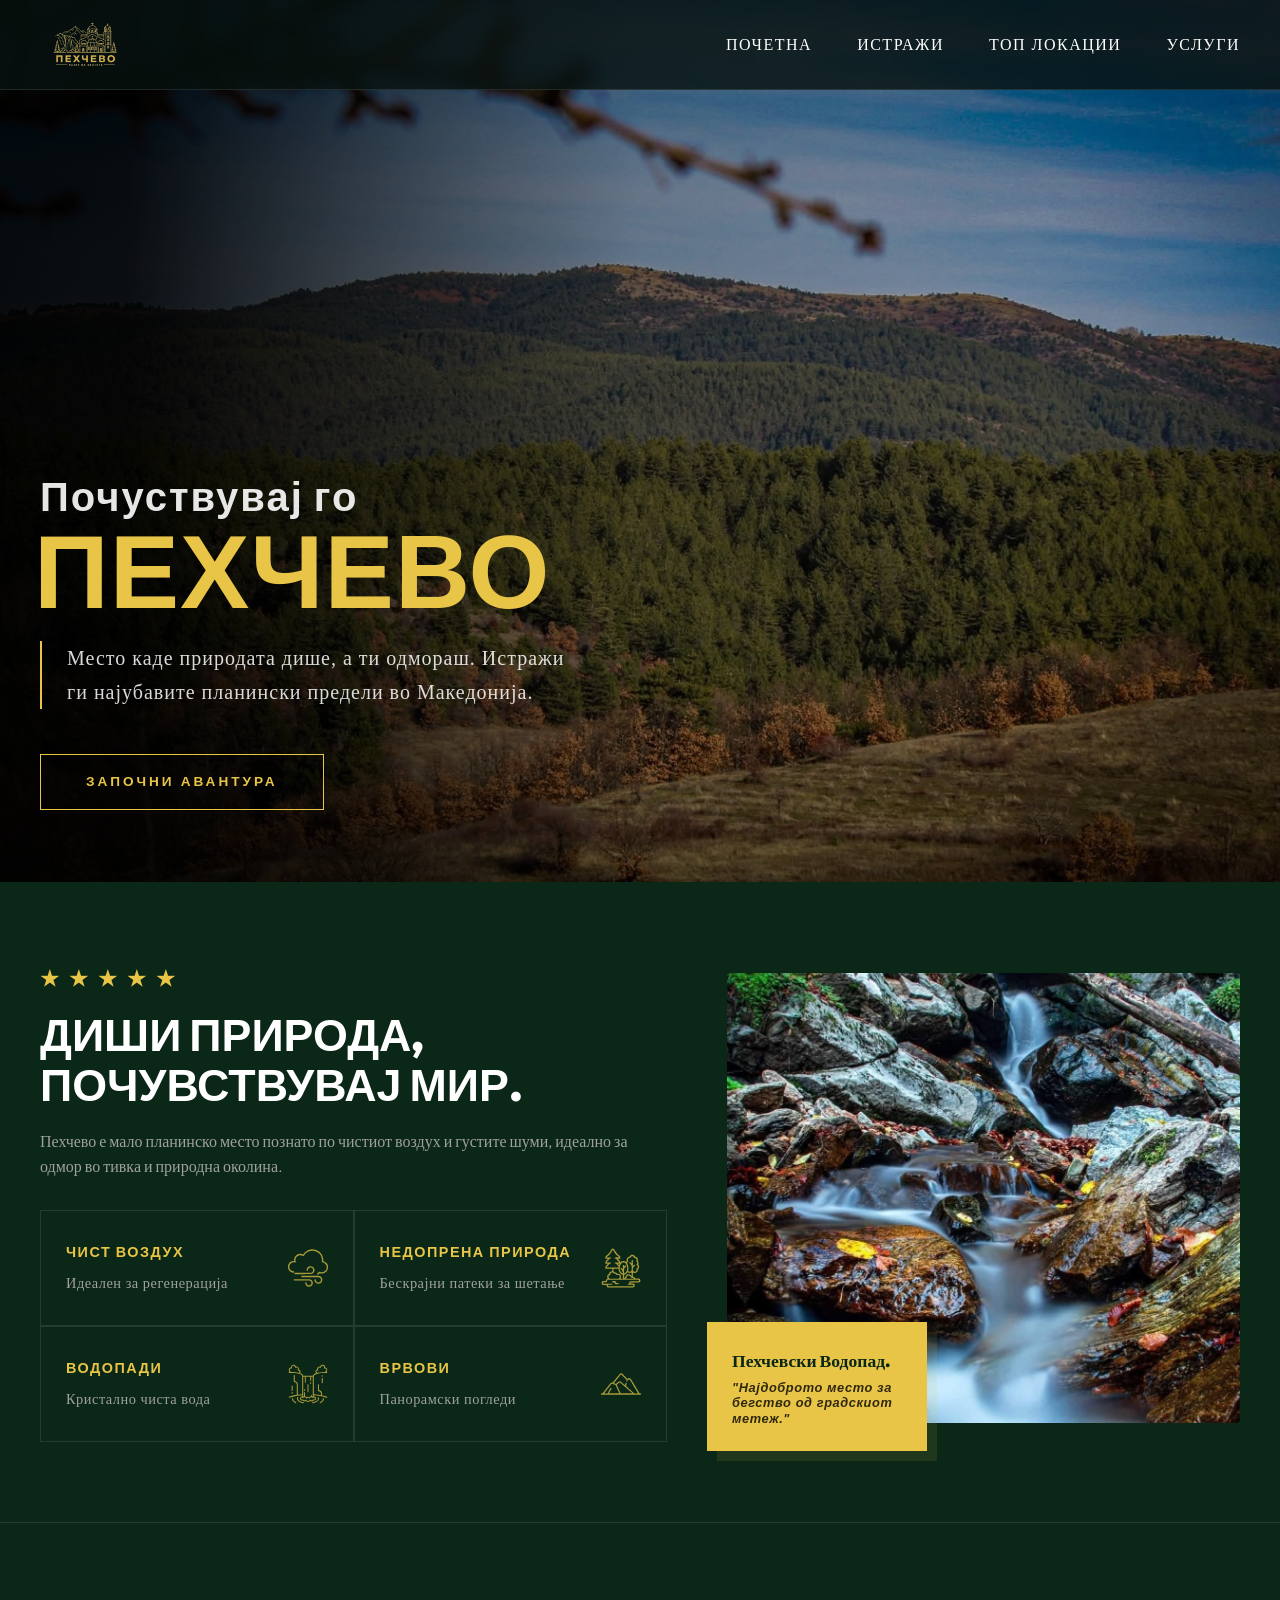
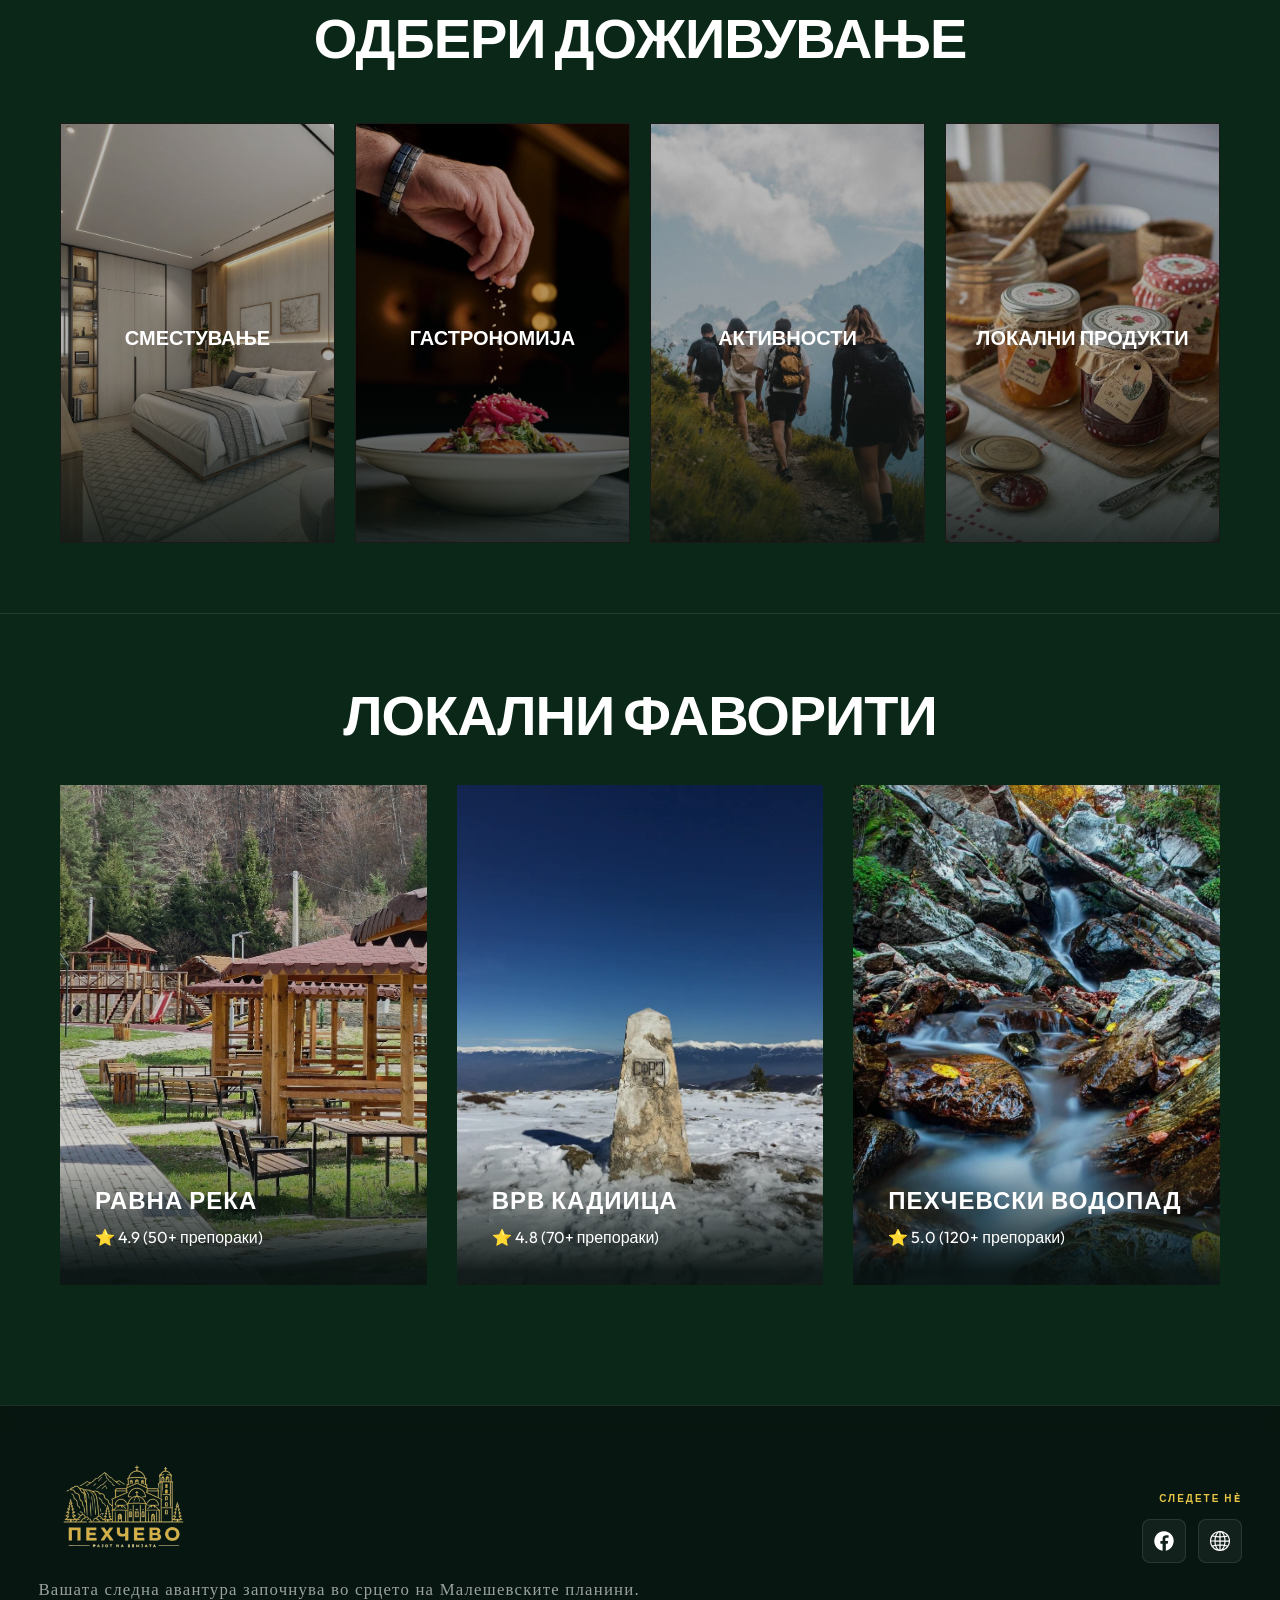
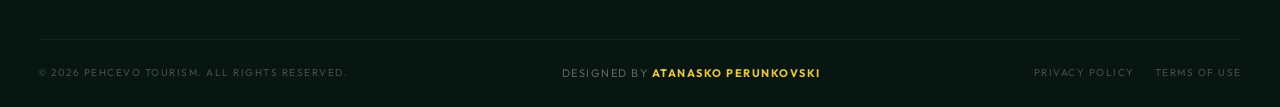
==== commit a8b8b7d2: "upgradeee" ====
--- a/index.html
+++ b/index.html
@@ -11,6 +11,7 @@
 
 
 <link href="https://fonts.googleapis.com/css2?family=Cinzel:wght@400;700&family=Outfit:wght@300;400&display=swap" rel="stylesheet">
+<link rel="stylesheet" href="https://cdnjs.cloudflare.com/ajax/libs/font-awesome/6.0.0/css/all.min.css">
     <link href="https://fonts.googleapis.com/css2?family=Playfair+Display:ital,wght@1,700&family=Outfit:wght@400;600&display=swap" rel="stylesheet">
     <link href="https://fonts.googleapis.com/css2?family=Syne:wght@700;800&family=Bebas+Neue&family=Cormorant+Garamond:ital,wght@1,700&display=swap" rel="stylesheet">
     <link href="https://fonts.googleapis.com/css2?family=Poppins:wght@300;400;600;700&display=swap" rel="stylesheet">
@@ -19,27 +20,28 @@
 
 <body>
 
-    <header class="header transparent-nav">
-        <div class="container nav">
-            <div class="logo">
-                <img src="img/logofooter.png" alt="">
-            </div>
-            <nav>
-                <ul>
-                    <li><a href="#hero">Почетна</a></li>
-                    <li><a href="#categories">Истражи</a></li>
-                    <li><a href="#top-locations">Топ Локации</a></li>
-                    <li><a href="services.html">Услуги</a></li>
-                </ul>
-            </nav>
-
-                <div class="burger">
-      <span></span>
-      <span></span>
-      <span></span>
-    </div>
-        </div>
-    </header>
+ <header class="header">
+    <div class="nav-wrapper">
+        <div class="logo">
+            <a href="index.html"><img src="img/logofooter.png" alt="Logo"></a>
+        </div>
+
+        <nav id="navMenu">
+            <ul>
+                <li><a href="index.html">Почетна</a></li>
+               <li><a href="index.html#categories">Истражи</a></li>
+        <li><a href="index.html#top-locations">Топ Локации</a></li>
+                <li><a href="services.html">Услуги</a></li>
+            </ul>
+        </nav>
+
+        <div class="burger">
+            <span></span>
+            <span></span>
+            <span></span>
+        </div>
+    </div>
+</header>
 
     <section class="hero" id="hero">
         <div class="container">
@@ -171,38 +173,93 @@
         </div>
     </section>
 
-    <section class="top-locations" id="top-locations">
-        <div class="container">
-            <h2>Локални фаворити</h2>
-            <div class="locations-grid">
-                <div class="loc-item">
-                    <img src="img/ravnareka3.jpg"
-                        alt="Location 1">
-                    <div class="loc-info">
-                        <h4>Равна Река</h4>
-                        <span>⭐ 4.9 (50+ препораки)</span>
-                    </div>
-                </div>
-                <div class="loc-item">
-                    <img src="img/vodopadi3.jpg"
-                        alt="Location 2">
-                    <div class="loc-info">
-                        <h4>Пехчевски Водопад</h4>
-                        <span>⭐ 5.0 (120+ препораки)</span>
-                    </div>
-                </div>
-                <div class="loc-item">
-                    <img src="img/cenginokale.jpg"
-                        alt="Location 3">
-                    <div class="loc-info">
-                        <h4>Ченгино Кале</h4>
-                        <span>⭐ 4.8 (70+ препораки)</span>
-                    </div>
-                </div>
-            </div>
-        </div>
-    </section>
-
+<section class="top-locations" id="top-locations">
+    <div class="container">
+        <h2>Локални фаворити</h2>
+        <div class="locations-grid">
+      
+            <div class="loc-item" onclick="openActivity('ravna-reka')">
+                <img src="img/ravnareka3.jpg" alt="Равна Река">
+                <div class="loc-info">
+                    <h4>Равна Река</h4>
+                    <span>⭐ 4.9 (50+ препораки)</span>
+                </div>
+            </div>
+
+            <div class="loc-item" onclick="openActivity('vrv-kadiica')">
+                <img src="img/kadiica.webp" alt="Врв Кадиица">
+                <div class="loc-info">
+                    <h4>Врв Кадиица</h4>
+                    <span>⭐ 4.8 (70+ препораки)</span>
+                </div>
+            </div>
+            
+        
+            <div class="loc-item" onclick="openActivity('pehcevski-vodopadi')">
+                <img src="img/vodopad2.jpeg" alt="Пехчевски Водопад">
+                <div class="loc-info">
+                    <h4>Пехчевски Водопад</h4>
+                    <span>⭐ 5.0 (120+ препораки)</span>
+                </div>
+            </div>
+
+        </div>
+    </div>
+</section>
+
+<div id="activityModal" class="modal-overlay activity-modal">
+    <div class="modal-container">
+      
+        <button class="close-modal" onclick="closeActivityModal()">×</button>
+        
+        <div class="modal-left">
+            <img src="" id="act-img">
+        </div>
+        
+        <div class="modal-right">
+            <div class="top-content">
+                <span id="act-type" class="activity-type-tag"></span>
+                <h2 id="act-title"></h2>
+                <p id="act-desc" class="activity-desc"></p>
+            </div>
+
+            <div class="activity-meta">
+                <!-- Секој елемент сега има контејнер за иконата (векторот) -->
+                <div class="meta-item">
+                    <span>Локација</span>
+                    <div class="meta-value">
+                        <i class="fa-solid fa-location-dot"></i>
+                        <b id="act-location"></b>
+                    </div>
+                </div>
+
+                <div class="meta-item">
+                    <span>Тежина</span>
+                    <div class="meta-value">
+                        <i class="fa-solid fa-mountain"></i>
+                        <b id="act-diff"></b>
+                    </div>
+                </div>
+
+                <div class="meta-item">
+                    <span>Период</span>
+                    <div class="meta-value">
+                        <i class="fa-solid fa-calendar-days"></i>
+                        <b id="act-time"></b>
+                    </div>
+                </div>
+
+                <div class="meta-item">
+                    <span>Опрема</span>
+                    <div class="meta-value">
+                        <i class="fa-solid fa-person-hiking"></i>
+                        <b id="act-gear"></b>
+                    </div>
+                </div>
+            </div>
+        </div>
+    </div>
+</div>
 <footer class="main-footer">
     <div class="footer-glass-wrap">
         <div class="container-fluid">
@@ -244,6 +301,8 @@
     </div>
 </footer>
 
+<script src="main.js"></script>
+
 </body>
 
 </html>
--- a/css/main.css
+++ b/css/main.css
@@ -1,36 +1,5 @@
 @charset "UTF-8";
-@import url("https://fonts.googleapis.com/css2?family=Outfit:wght@300;500;700;900&family=Playfair+Display:ital,wght@1,700&display=swap");
-.activities .hero-page {
-  position: relative !important;
-  background-image: linear-gradient(rgba(0, 0, 0, 0.65), rgba(0, 0, 0, 0.65)), url("../img/activitieshero.jpg") !important;
-  background-size: cover !important;
-  background-position: center !important;
-  height: 500px !important;
-  display: flex !important;
-  flex-direction: column !important;
-  align-items: center !important;
-  justify-content: center !important;
-  text-align: center !important;
-  color: #fff !important;
-}
-
-.hero-page h1 {
-  font-size: 75px;
-  text-transform: uppercase;
-  margin: 0;
-  font-weight: 900;
-  letter-spacing: -2px;
-  line-height: 1;
-  color: #ffffff;
-}
-
-.hero-page p {
-  font-size: 20px;
-  color: #cccccc;
-  margin-top: 15px;
-  max-width: 800px;
-}
-
+@import url("https://fonts.googleapis.com/css2?family=Outfit:wght@300;400;600;700&display=swap");
 * {
   margin: 0;
   padding: 0;
@@ -56,76 +25,74 @@
   top: 0;
   left: 0;
   width: 100%;
+  height: 90px;
   z-index: 1000;
-  height: 90px;
+  background: rgba(8, 18, 16, 0.8);
+  backdrop-filter: blur(8px);
+  border-bottom: 1px solid rgba(255, 255, 255, 0.1);
   display: flex;
   align-items: center;
-  border-bottom: 1px solid rgba(255, 255, 255, 0.1);
-  background: rgba(8, 18, 16, 0.6);
-  backdrop-filter: blur(8px);
-}
-.header .nav {
-  display: flex;
-  justify-content: space-between;
-  align-items: center;
+}
+.header .nav-wrapper {
   width: 100%;
   max-width: 1400px;
   margin: 0 auto;
   padding: 0 40px;
-}
-.header .nav .logo {
-  display: flex;
+  display: flex;
+  justify-content: space-between;
   align-items: center;
 }
-.header .nav .logo img {
-  max-height: 65px;
+.header .logo {
+  z-index: 1101;
+}
+.header .logo img {
+  max-height: 60px;
   width: auto;
   display: block;
-  -o-object-fit: contain;
-     object-fit: contain;
-}
-.header .nav nav {
-  margin-left: auto;
-}
-.header .nav ul {
+}
+.header {
+  /* DESKTOP MENU */
+}
+.header #navMenu ul {
   display: flex;
   list-style: none;
   gap: 45px;
   margin: 0;
   padding: 0;
 }
-.header .nav ul a {
+.header #navMenu ul li a {
   text-decoration: none;
+  color: #fff;
   font-family: "Times New Roman", Times, serif;
-  color: #ffffff;
-  font-size: 1.05rem;
-  font-weight: 500;
+  font-size: 1rem;
+  text-transform: uppercase;
   letter-spacing: 1.5px;
-  text-transform: uppercase;
-  transition: 0.3s ease;
-}
-.header .nav ul a:hover {
-  color: #e8c547;
-}
-
-@media (max-width: 768px) {
-  .header {
-    height: 70px;
-  }
-  .header .nav {
-    padding: 0 20px;
-  }
-  .header .nav .logo img {
-    max-height: 45px;
-  }
-}
+  transition: 0.3s;
+}
+.header #navMenu ul li a:hover {
+  color: #e8c547;
+}
+.header .burger {
+  display: none;
+  flex-direction: column;
+  gap: 5px;
+  cursor: pointer;
+  z-index: 1101;
+}
+.header .burger span {
+  width: 26px;
+  height: 3px;
+  background: #fff;
+  transition: 0.3s;
+}
+
 .hero {
   height: 98vh;
   display: flex;
   align-items: flex-end;
   position: relative;
   padding-bottom: 8vh;
-  background: linear-gradient(to right, rgba(0, 0, 0, 0.9) 10%, rgba(0, 0, 0, 0.3) 50%, rgba(0, 0, 0, 0.1) 100%), url("/img/IMG_6024.jpeg") top/cover no-repeat;
+  background: linear-gradient(to right, rgba(0, 0, 0, 0.9) 10%, rgba(0, 0, 0, 0.3) 50%, rgba(0, 0, 0, 0.1) 100%), url("../img/IMG_6024.jpeg") top/cover no-repeat;
 }
 .hero::before {
   content: "";
@@ -203,15 +170,6 @@
   box-shadow: 0 15px 30px rgba(232, 197, 71, 0.3);
 }
 
-@media (max-width: 768px) {
-  .hero .container {
-    padding: 0 25px;
-  }
-  .hero .container h1 span {
-    margin-left: -3px;
-    font-size: clamp(3rem, 12vw, 5rem);
-  }
-}
 .hero .container {
   animation: fadeInUp 1.2s ease-out;
 }
@@ -236,12 +194,6 @@
   grid-template-columns: 1.1fr 0.9fr;
   gap: 60px;
   align-items: center;
-}
-@media (max-width: 992px) {
-  .about .about-wrapper {
-    grid-template-columns: 1fr;
-    gap: 40px;
-  }
 }
 .about .subtitle {
   color: #e8c547;
@@ -365,15 +317,6 @@
   color: rgba(0, 0, 0, 0.8);
 }
 
-@media (max-width: 992px) {
-  .about .about-wrapper {
-    grid-template-columns: 1fr;
-    gap: 40px;
-  }
-  .about .about-visual .image-mask img {
-    height: 350px;
-  }
-}
 .categories {
   padding: 70px 0;
   background-color: #0a2717;
@@ -504,24 +447,6 @@
 .categories .slider-dots {
   display: none;
 }
-@media (max-width: 768px) {
-  .categories .grid {
-    display: flex;
-    grid-template-columns: none;
-    overflow-x: auto;
-    scroll-snap-type: x mandatory;
-    gap: 15px;
-    scrollbar-width: none;
-  }
-  .categories .grid::-webkit-scrollbar {
-    display: none;
-  }
-  .categories .card {
-    min-width: 90%;
-    scroll-snap-align: center;
-    height: 420px;
-  }
-}
 
 .top-locations {
   padding: 70px 0;
@@ -627,81 +552,7 @@
 .top-locations {
   /* --- MOBILE OPTIMIZATION --- */
 }
-@media (max-width: 992px) {
-  .top-locations .locations-grid {
-    grid-template-columns: repeat(2, 1fr);
-    gap: 20px;
-  }
-  .top-locations .loc-item {
-    height: 450px;
-  }
-}
-@media (max-width: 768px) {
-  .top-locations {
-    padding: 50px 0;
-  }
-  .top-locations .container h2 {
-    font-size: 2.2rem;
-    padding-bottom: 30px;
-  }
-  .top-locations .locations-grid {
-    grid-template-columns: 1fr;
-    justify-items: center;
-    gap: 30px;
-  }
-  .top-locations .loc-item {
-    width: 85%;
-    max-width: 320px;
-    height: 400px;
-    border: 1px solid rgba(255, 255, 255, 0.1);
-  }
-  .top-locations .loc-item .loc-info {
-    padding: 25px;
-  }
-  .top-locations .loc-item .loc-info h4 {
-    font-size: 1.3rem;
-  }
-  .top-locations .loc-item .loc-info .loc-desc {
-    opacity: 0.9;
-    transform: translateY(0);
-    font-size: 0.8rem;
-  }
-}
-
-@media (max-width: 1024px) {
-  .top-locations .locations-grid {
-    grid-template-columns: repeat(2, 1fr);
-    gap: 20px;
-  }
-  .top-locations .loc-item {
-    height: 400px;
-  }
-}
-@media (max-width: 768px) {
-  .top-locations {
-    padding: 50px 0;
-  }
-  .top-locations .container h2 {
-    font-size: 2.2rem;
-    padding-bottom: 20px;
-  }
-  .top-locations .locations-grid {
-    grid-template-columns: 1fr;
-    gap: 25px;
-    padding: 0 10px;
-  }
-  .top-locations .loc-item {
-    height: 380px;
-  }
-  .top-locations .loc-item .loc-info {
-    padding: 25px;
-  }
-  .top-locations .loc-item .loc-desc {
-    opacity: 1;
-    transform: translateY(0);
-    font-size: 0.8rem;
-  }
-}
+
 .main-footer {
   width: 100%;
   background: transparent;
@@ -724,13 +575,6 @@
   align-items: center;
   margin-bottom: 35px;
 }
-@media (max-width: 768px) {
-  .main-footer .footer-content-row {
-    flex-direction: column;
-    text-align: center;
-    gap: 35px;
-  }
-}
 .main-footer .footer-brand-wrap {
   flex: 3;
 }
@@ -742,11 +586,6 @@
   width: 170px;
   height: auto;
   display: block;
-}
-@media (max-width: 768px) {
-  .main-footer .footer-brand-wrap .footer-logo img {
-    margin: 0 auto;
-  }
 }
 .main-footer .footer-brand-wrap .brand-tagline-low {
   font-family: "Times New Roman", Times, serif;
@@ -756,22 +595,12 @@
   white-space: nowrap;
   max-width: none;
 }
-@media (max-width: 1024px) {
-  .main-footer .footer-brand-wrap .brand-tagline-low {
-    white-space: normal;
-  }
-}
 .main-footer .footer-social-wrap {
   flex: 1;
   display: flex;
   flex-direction: column;
   align-items: flex-end;
   gap: 12px;
-}
-@media (max-width: 768px) {
-  .main-footer .footer-social-wrap {
-    align-items: center;
-  }
 }
 .main-footer .footer-social-wrap .social-label {
   font-size: 10px;
@@ -1088,11 +917,6 @@
   display: grid;
   grid-template-columns: 1fr 1fr;
 }
-@media (max-width: 768px) {
-  .modal-overlay .modal-content {
-    grid-template-columns: 1fr;
-  }
-}
 .modal-overlay .modal-gallery {
   padding: 20px;
 }
@@ -1211,4 +1035,468 @@
     opacity: 1;
     transform: translateY(0);
   }
+}
+/* MODAL OVERLAY ЗА TOP LOCATIONS - FINAL VERSION */
+.modal-overlay.activity-modal {
+  position: fixed;
+  top: 0;
+  left: 0;
+  width: 100%;
+  height: 100%;
+  background: rgba(0, 0, 0, 0.75);
+  backdrop-filter: blur(8px);
+  -webkit-backdrop-filter: blur(8px);
+  display: none;
+  justify-content: center;
+  align-items: center;
+  z-index: 9999;
+}
+.modal-overlay.activity-modal.active {
+  display: flex;
+}
+.modal-overlay.activity-modal .modal-container {
+  background: #0a0e11;
+  width: 90%;
+  max-width: 950px;
+  height: 550px;
+  display: flex;
+  position: relative;
+  border: 1px solid #333;
+  box-shadow: 0 25px 50px -12px rgba(0, 0, 0, 0.5);
+}
+.modal-overlay.activity-modal .modal-container .modal-left {
+  width: 45%;
+  height: 100%;
+  border-right: 1px solid #333;
+  overflow: hidden;
+}
+.modal-overlay.activity-modal .modal-container .modal-left img {
+  width: 100%;
+  height: 100%;
+  -o-object-fit: cover;
+     object-fit: cover;
+  display: block;
+}
+.modal-overlay.activity-modal .modal-container .modal-right {
+  background: #0a2717;
+  width: 55%;
+  padding: 40px;
+  text-align: left;
+  display: flex;
+  flex-direction: column;
+  justify-content: space-between;
+  height: 100%;
+}
+.modal-overlay.activity-modal .modal-container .modal-right .activity-type-tag {
+  color: #e8c547;
+  text-transform: uppercase;
+  font-family: "Times New Roman", Times, serif;
+  font-weight: 700;
+  letter-spacing: 3px;
+  font-size: 0.8rem;
+  margin-bottom: 5px;
+  display: block;
+}
+.modal-overlay.activity-modal .modal-container .modal-right h2 {
+  color: #fff;
+  text-transform: uppercase;
+  margin-bottom: 15px;
+  font-size: 1.8rem;
+  line-height: 1.2;
+  font-family: inherit;
+}
+.modal-overlay.activity-modal .modal-container .modal-right .activity-desc {
+  color: #bbb;
+  line-height: 1.6;
+  font-family: "Times New Roman", serif;
+  font-size: 1.05rem;
+  overflow-y: auto;
+  margin-bottom: 20px;
+  padding-right: 10px;
+}
+.modal-overlay.activity-modal .modal-container .modal-right .activity-desc::-webkit-scrollbar {
+  width: 4px;
+}
+.modal-overlay.activity-modal .modal-container .modal-right .activity-desc::-webkit-scrollbar-thumb {
+  background: #e8c547;
+  border-radius: 4px;
+}
+.modal-overlay.activity-modal .modal-container .modal-right {
+  /* КАРТИЧКИ СО ВЕКТОРИ */
+}
+.modal-overlay.activity-modal .modal-container .modal-right .activity-meta {
+  display: grid;
+  grid-template-columns: 1fr 1fr;
+  gap: 12px;
+}
+.modal-overlay.activity-modal .modal-container .modal-right .activity-meta .meta-item {
+  background: rgba(255, 255, 255, 0.03);
+  padding: 10px;
+  border-left: 2px solid #e8c547;
+  font-size: 0.85rem;
+  color: #fff;
+}
+.modal-overlay.activity-modal .modal-container .modal-right .activity-meta .meta-item span {
+  color: #777;
+  display: block;
+  font-size: 0.7rem;
+  text-transform: uppercase;
+  margin-bottom: 2px;
+}
+.modal-overlay.activity-modal .modal-container .modal-right .activity-meta .meta-item {
+  /* Средување на векторите до текстот */
+}
+.modal-overlay.activity-modal .modal-container .modal-right .activity-meta .meta-item .meta-value {
+  display: flex;
+  align-items: center;
+  gap: 8px;
+}
+.modal-overlay.activity-modal .modal-container .modal-right .activity-meta .meta-item .meta-value i {
+  color: #e8c547;
+  font-size: 0.9rem;
+  width: 15px;
+  text-align: center;
+}
+.modal-overlay.activity-modal .modal-container .modal-right .activity-meta .meta-item .meta-value b {
+  font-weight: 600;
+}
+.modal-overlay.activity-modal .modal-container {
+  /* CLOSE BUTTON (25x40 пропорција на иксот) */
+}
+.modal-overlay.activity-modal .modal-container .close-modal {
+  position: absolute;
+  top: -45px;
+  right: 0;
+  width: 25px;
+  height: 40px;
+  background: none;
+  border: none;
+  color: #e8c547;
+  font-size: 40px;
+  cursor: pointer;
+  transition: 0.3s;
+  display: flex;
+  align-items: center;
+  justify-content: center;
+}
+.modal-overlay.activity-modal .modal-container .close-modal:hover {
+  color: #fff;
+}
+
+/* RESPONSIVE */
+@media (max-width: 768px) {
+  .modal-overlay.activity-modal {
+    padding: 60px 20px 20px 20px;
+  }
+  .modal-overlay.activity-modal .modal-container {
+    flex-direction: column;
+    height: auto;
+    max-height: 90vh;
+    width: 100%;
+  }
+  .modal-overlay.activity-modal .modal-container .modal-left {
+    width: 100%;
+    height: 180px;
+    border-right: none;
+    border-bottom: 1px solid rgba(255, 255, 255, 0.1);
+  }
+  .modal-overlay.activity-modal .modal-container .modal-right {
+    width: 100%;
+    padding: 25px;
+    overflow-y: visible;
+  }
+  .modal-overlay.activity-modal .modal-container .close-modal {
+    top: -50px;
+    right: 5px;
+    font-size: 40px;
+  }
+  .modal-overlay.activity-modal .modal-container .activity-meta {
+    gap: 8px;
+    margin-top: 15px;
+  }
+}
+@media (max-width: 768px) and (max-width: 768px) {
+  .modal-overlay.activity-modal {
+    padding: 60px 20px 20px 20px;
+  }
+  .modal-overlay.activity-modal .modal-container {
+    flex-direction: column;
+    height: auto;
+    max-height: 90vh;
+    width: 100%;
+  }
+  .modal-overlay.activity-modal .modal-container .modal-left {
+    width: 100%;
+    height: 180px;
+    border-right: none;
+    border-bottom: 1px solid rgba(255, 255, 255, 0.1);
+  }
+  .modal-overlay.activity-modal .modal-container .modal-right {
+    width: 100%;
+    padding: 25px;
+    overflow-y: visible;
+  }
+  .modal-overlay.activity-modal .modal-container .close-modal {
+    top: -50px;
+    right: 5px;
+    font-size: 40px;
+  }
+  .modal-overlay.activity-modal .modal-container .activity-meta {
+    gap: 8px;
+    margin-top: 15px;
+  }
+}
+/* ================= MOBILE (All Sections Combined) ================= */
+@media (max-width: 768px) {
+  .container {
+    padding: 0 20px !important;
+  }
+  .header {
+    height: 70px;
+  }
+  .header .nav-wrapper {
+    padding: 0 20px;
+  }
+  .header #navMenu {
+    position: fixed;
+    top: 0;
+    right: -100%;
+    width: 100%;
+    height: 100vh;
+    background: #081210;
+    display: flex;
+    flex-direction: column;
+    align-items: center;
+    justify-content: center;
+    transition: 0.5s cubic-bezier(0.4, 0, 0.2, 1);
+    z-index: 1100;
+  }
+  .header #navMenu.active {
+    right: 0;
+    text-align: center;
+    align-items: center;
+  }
+  .header #navMenu ul {
+    flex-direction: column;
+    gap: 50px;
+  }
+  .header #navMenu ul li a {
+    font-size: 1.5rem;
+  }
+  .header .burger {
+    display: flex;
+  }
+  .header .burger.active span:nth-child(1) {
+    transform: rotate(45deg) translate(5px, 6px);
+  }
+  .header .burger.active span:nth-child(2) {
+    opacity: 0;
+  }
+  .header .burger.active span:nth-child(3) {
+    transform: rotate(-45deg) translate(5px, -6px);
+  }
+  .hero {
+    width: 100vw;
+    margin-left: calc(50% - 50vw);
+    margin-right: calc(50% - 50vw);
+  }
+  .hero h1 span {
+    font-size: clamp(3rem, 9vw, 4.5rem);
+    line-height: 1;
+  }
+  .hero p {
+    font-size: 1.1rem;
+    padding-left: 15px;
+  }
+  .about {
+    padding: 50px 0;
+  }
+  .about .about-wrapper {
+    grid-template-columns: 1fr;
+    gap: 20px;
+  }
+  .about .main-title {
+    font-size: 2.2rem;
+  }
+  .about .features-grid {
+    display: grid;
+    grid-template-columns: repeat(2, 1fr);
+    gap: 8px;
+  }
+  .about .features-grid .feature-item {
+    padding: 10px;
+    min-height: 100px;
+    width: 100%;
+    display: flex;
+    align-items: center;
+    justify-content: space-between;
+    position: relative;
+    padding-left: 16px;
+    padding-right: 16px;
+  }
+  .about .features-grid .text {
+    padding-right: 10px;
+  }
+  .about .features-grid .text h4 {
+    font-size: 0.95rem;
+    margin-bottom: 4px;
+  }
+  .about .features-grid .text p {
+    font-size: 0.85rem;
+    line-height: 1.3;
+    letter-spacing: 0.3px;
+  }
+  .about .features-grid .icon-wrapper {
+    width: 30px;
+    flex-shrink: 0;
+  }
+  .about .about-visual {
+    margin-top: 5px;
+  }
+  .about .about-visual .image-mask img {
+    height: 380px;
+    width: 75%;
+    -o-object-fit: cover;
+       object-fit: cover;
+    display: block;
+    margin: 0 auto;
+  }
+  .about .about-visual .experience-card {
+    left: 0 !important;
+    bottom: 0 !important;
+  }
+  /* TABLET */
+}
+@media (max-width: 768px) and (max-width: 768px) {
+  .about {
+    padding: 40px 0;
+  }
+  .about .features-grid {
+    gap: 8px;
+  }
+  .about .features-grid .feature-item {
+    min-height: 100px;
+    padding-left: 18px;
+    padding-right: 18px;
+  }
+  .about .features-grid .text h4 {
+    font-size: 0.9rem;
+  }
+  .about .features-grid .text p {
+    font-size: 0.8rem;
+  }
+  .about .features-grid .icon-wrapper {
+    width: 26px;
+  }
+  .about .about-visual .image-mask img {
+    height: 340px;
+    width: 85%;
+  }
+}
+@media (max-width: 768px) {
+  /* MOBILE */
+}
+@media (max-width: 768px) and (max-width: 600px) {
+  .about {
+    padding: 30px 0;
+  }
+  .about .features-grid {
+    grid-template-columns: 1fr;
+  }
+  .about .features-grid .feature-item {
+    min-height: 90px;
+  }
+  .about .about-visual .image-mask img {
+    height: 280px;
+    width: 100%;
+  }
+}
+@media (max-width: 768px) {
+  .categories .grid {
+    display: flex;
+    overflow-x: auto;
+    scroll-snap-type: x mandatory;
+    gap: 15px;
+    padding: 0 20px;
+  }
+  .categories .grid::-webkit-scrollbar {
+    display: none;
+  }
+  .categories .grid .card {
+    min-width: 70%;
+    height: 420px;
+    scroll-snap-align: center;
+  }
+  .top-locations {
+    padding: 50px 0;
+  }
+  .top-locations .locations-grid {
+    grid-template-columns: 1fr;
+    justify-items: center;
+    gap: 25px;
+  }
+  .top-locations .loc-item {
+    width: 70%;
+    height: 380px;
+    margin: 0 auto;
+  }
+  .top-locations .loc-item .loc-info {
+    padding: 20px;
+  }
+  .top-locations .loc-item .loc-info h4 {
+    font-size: 1.2rem;
+  }
+  .top-locations .loc-item .loc-info .loc-desc {
+    opacity: 1;
+    transform: translateY(0);
+    font-size: 0.75rem;
+  }
+  .activity-grid {
+    grid-template-columns: 1fr;
+    gap: 20px;
+  }
+  .activity-card {
+    height: auto;
+  }
+  .activity-card .activity-image {
+    height: 220px;
+  }
+  .modal-overlay .modal-content {
+    grid-template-columns: 1fr;
+  }
+  .modal-overlay .modal-gallery .main-img-wrap {
+    height: 220px;
+  }
+  .modal-overlay .modal-details {
+    padding: 20px;
+  }
+  .main-footer .footer-content-row {
+    flex-direction: column;
+    text-align: center;
+    align-items: center;
+    justify-content: center;
+    gap: 30px;
+  }
+  .main-footer .footer-brand-wrap {
+    display: flex;
+    flex-direction: column;
+    align-items: center;
+    justify-content: center;
+  }
+  .main-footer .footer-brand-wrap .brand-tagline-low {
+    white-space: normal;
+    font-size: 0.9rem;
+    text-align: center;
+  }
+  .main-footer .footer-social-wrap {
+    display: flex;
+    justify-content: center;
+    align-items: center;
+  }
+  .main-footer .footer-bottom {
+    flex-direction: column;
+    gap: 15px;
+    text-align: center;
+    align-items: center;
+  }
 }/*# sourceMappingURL=main.css.map */
